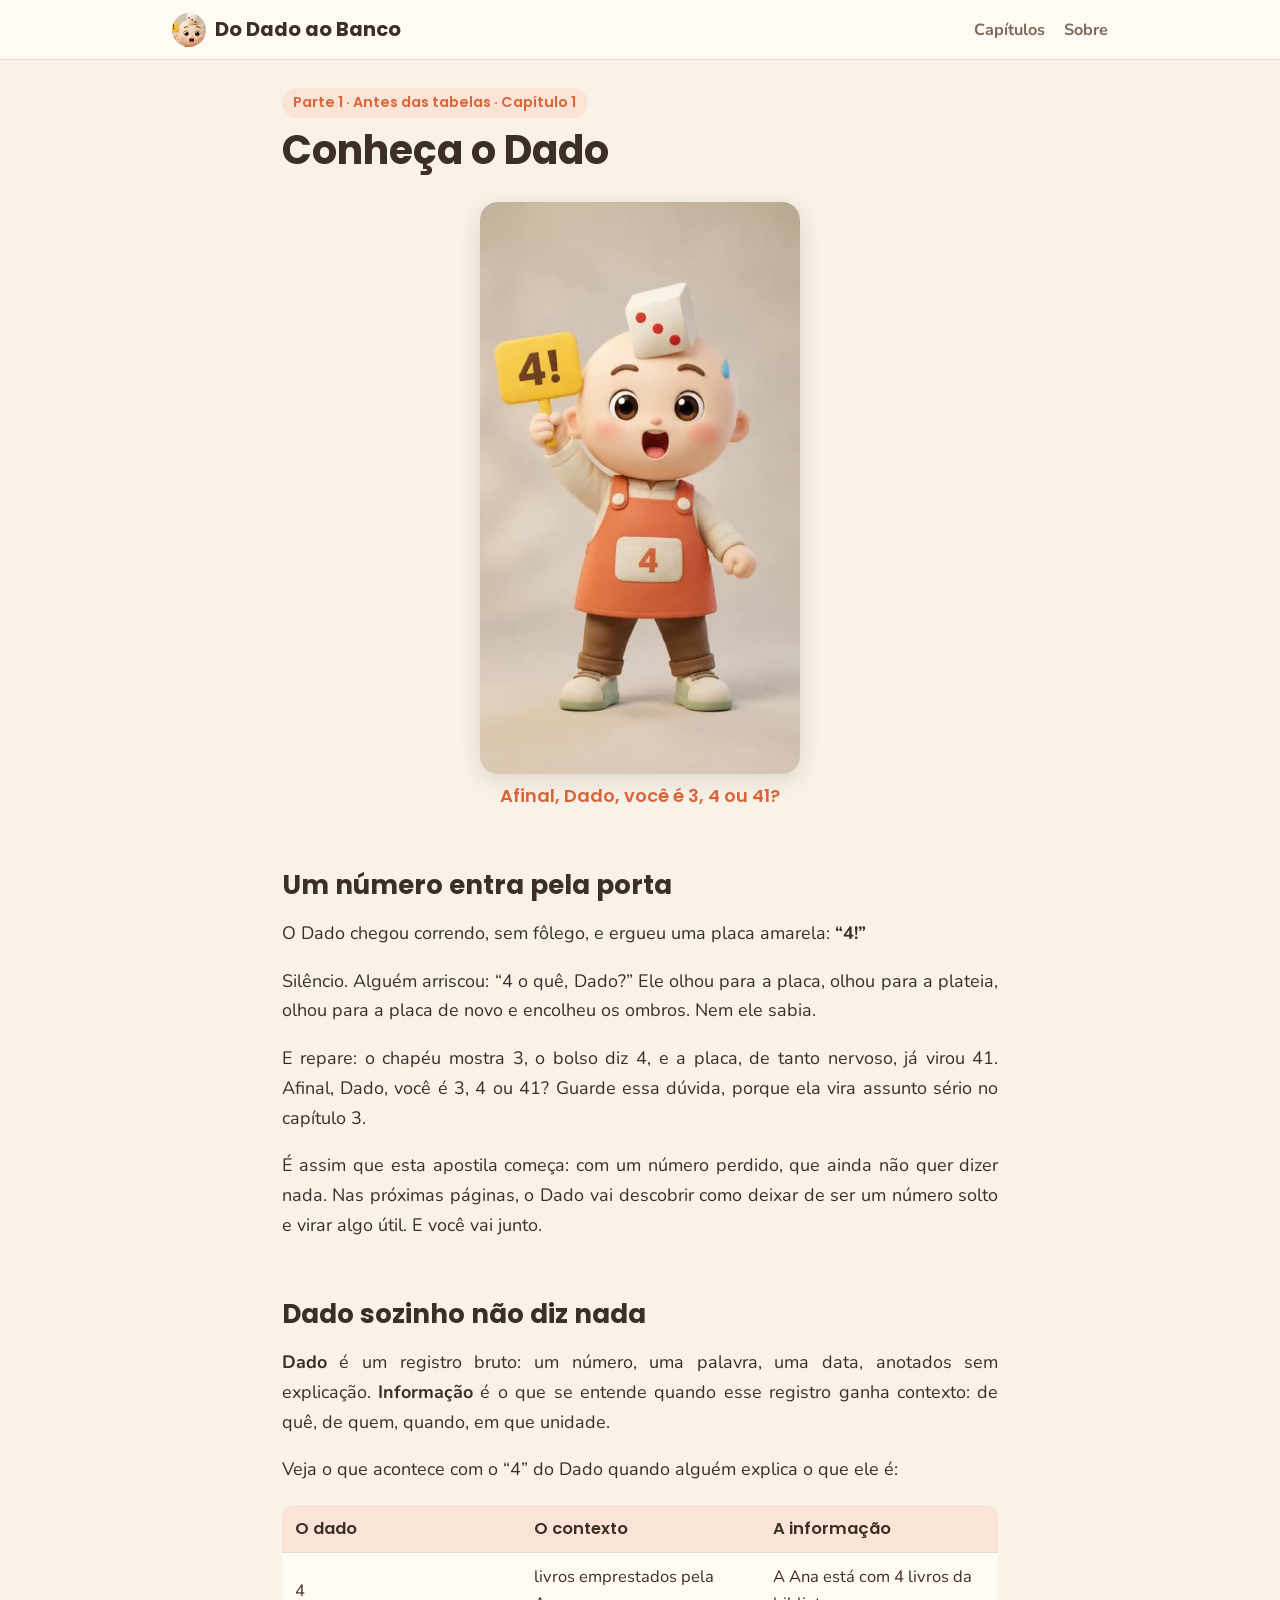
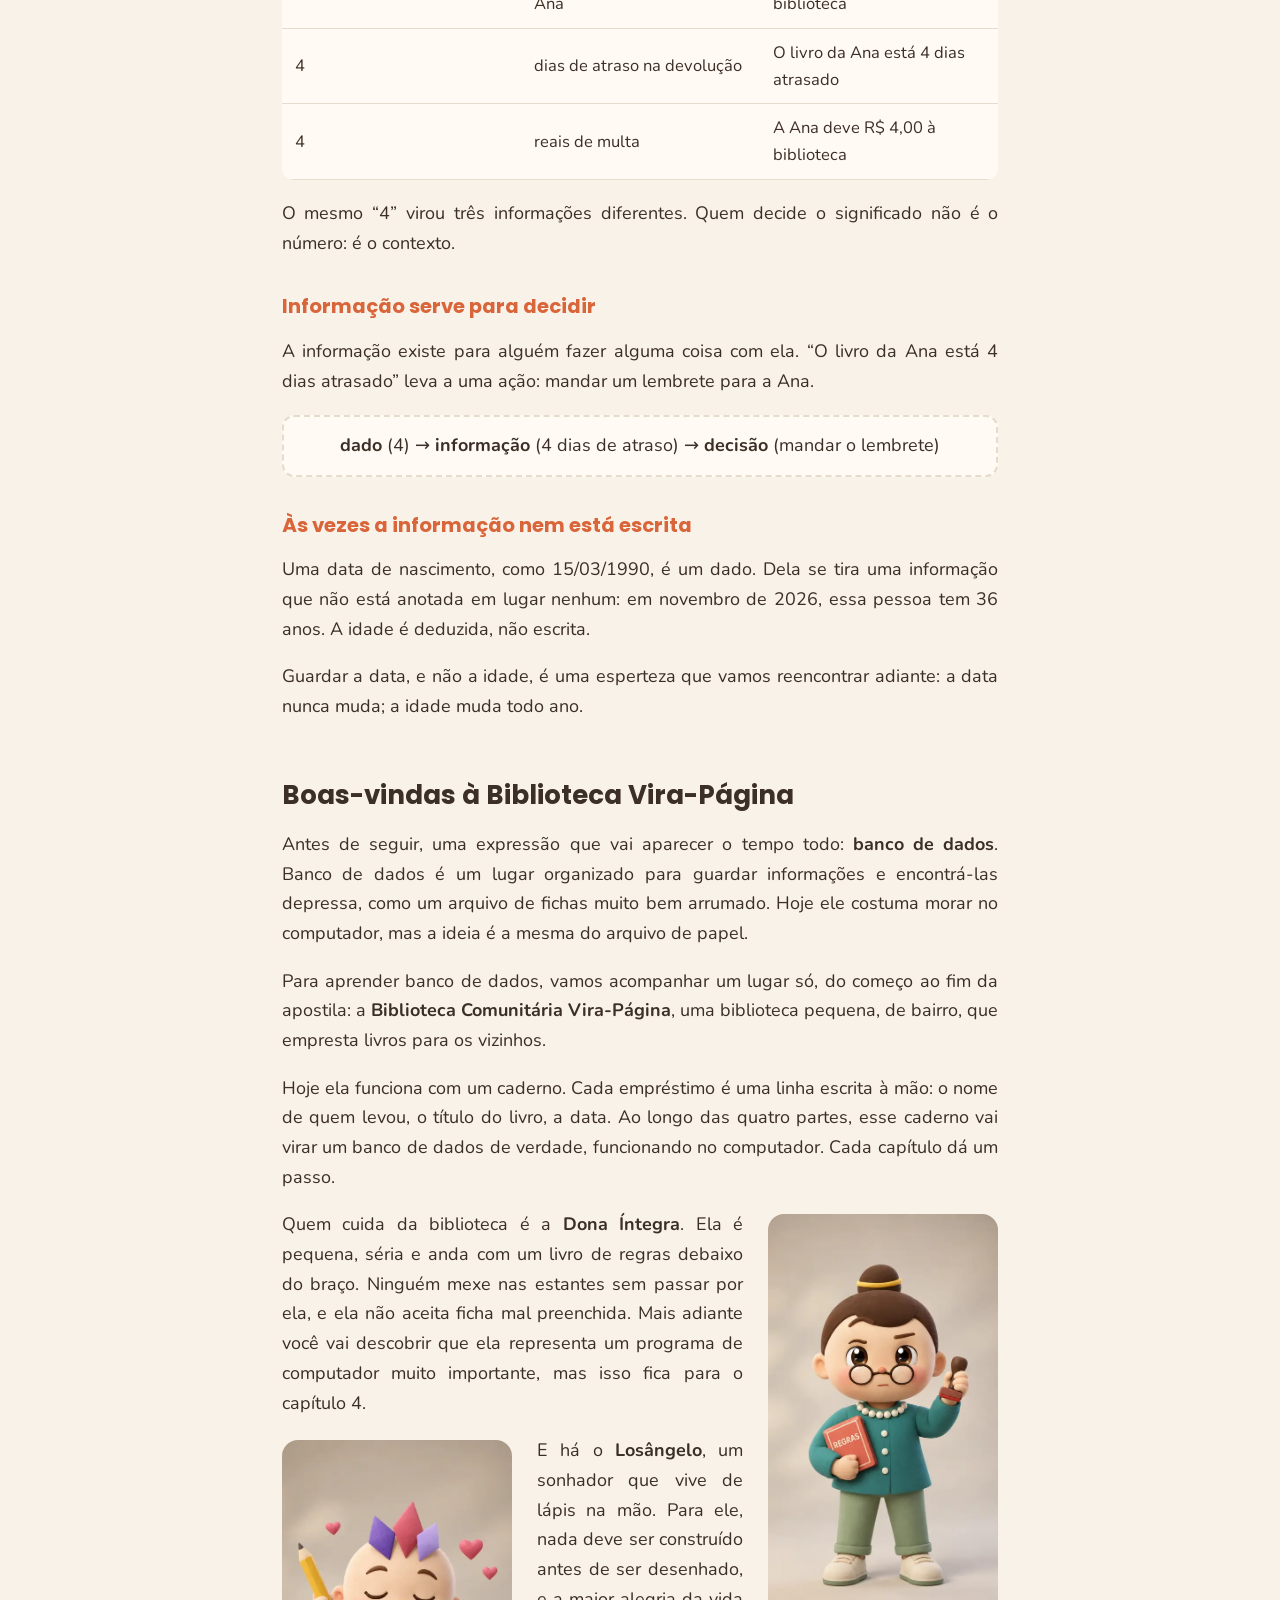
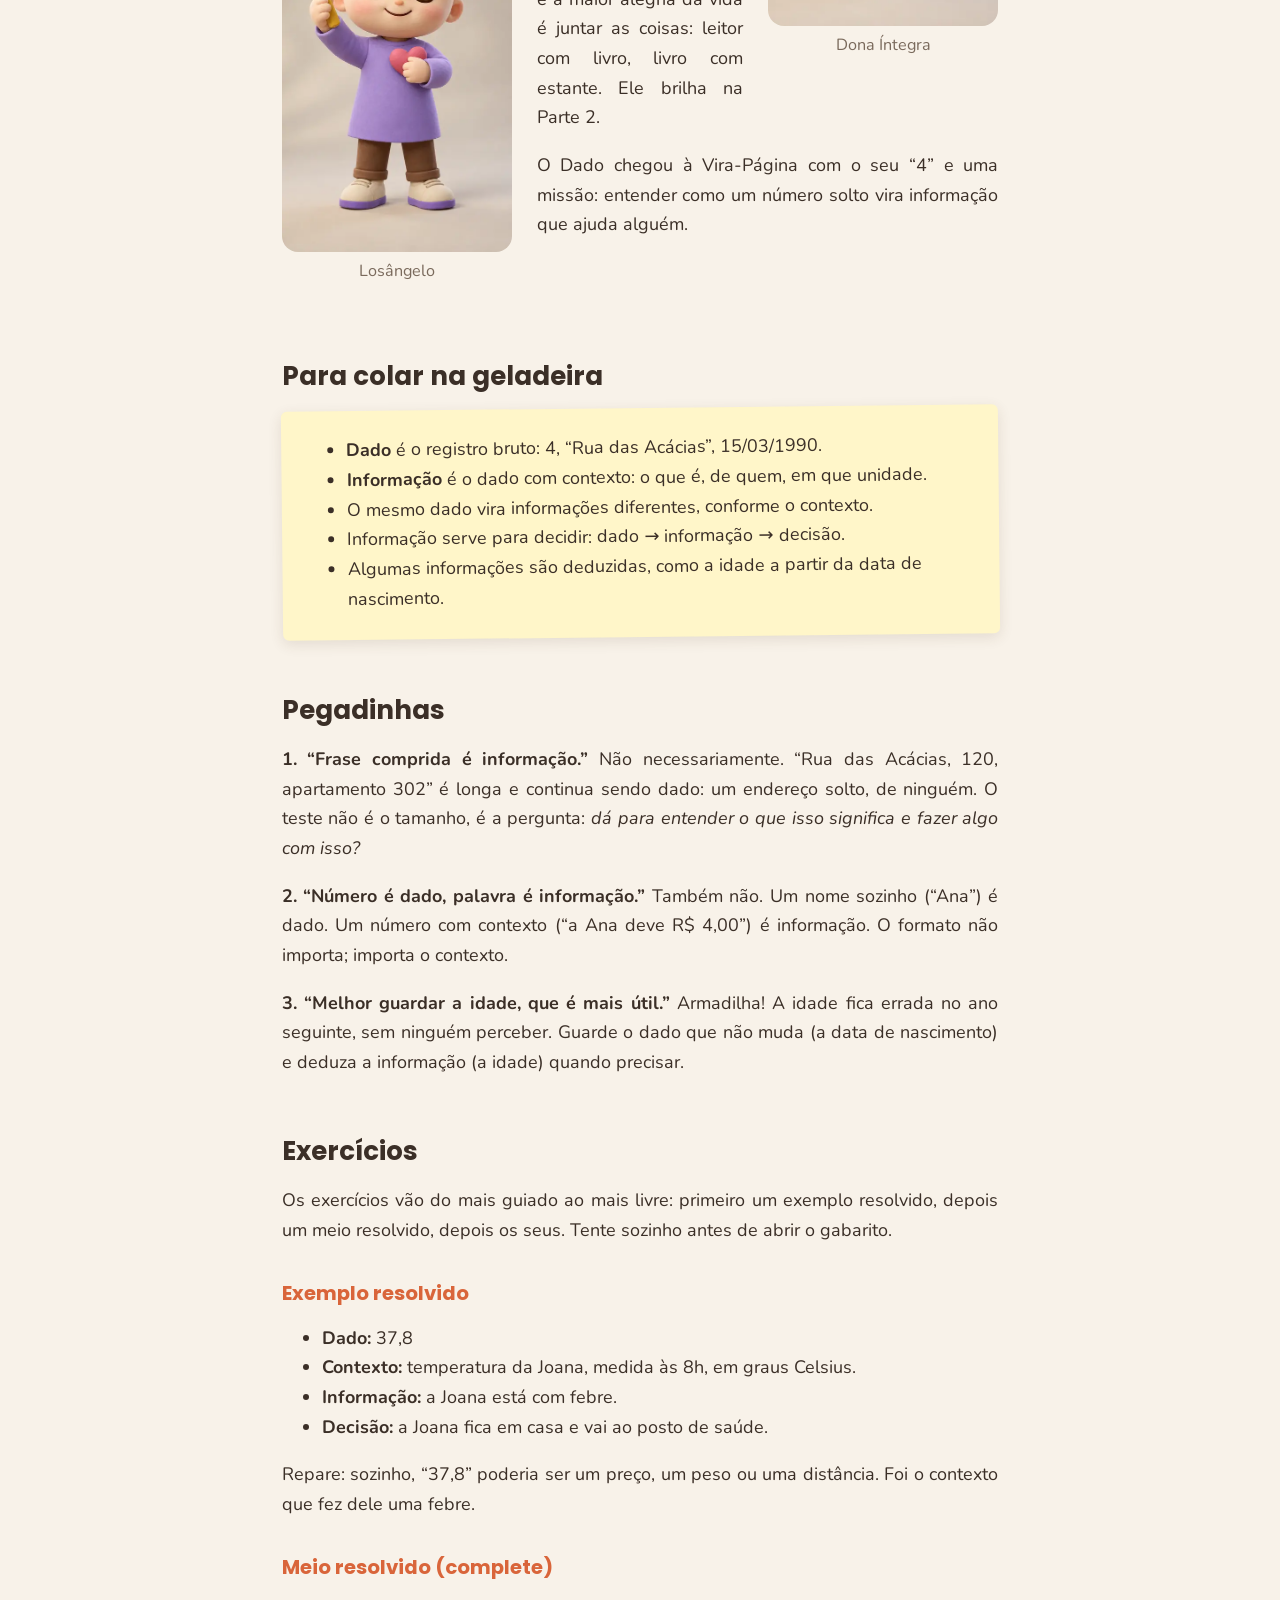
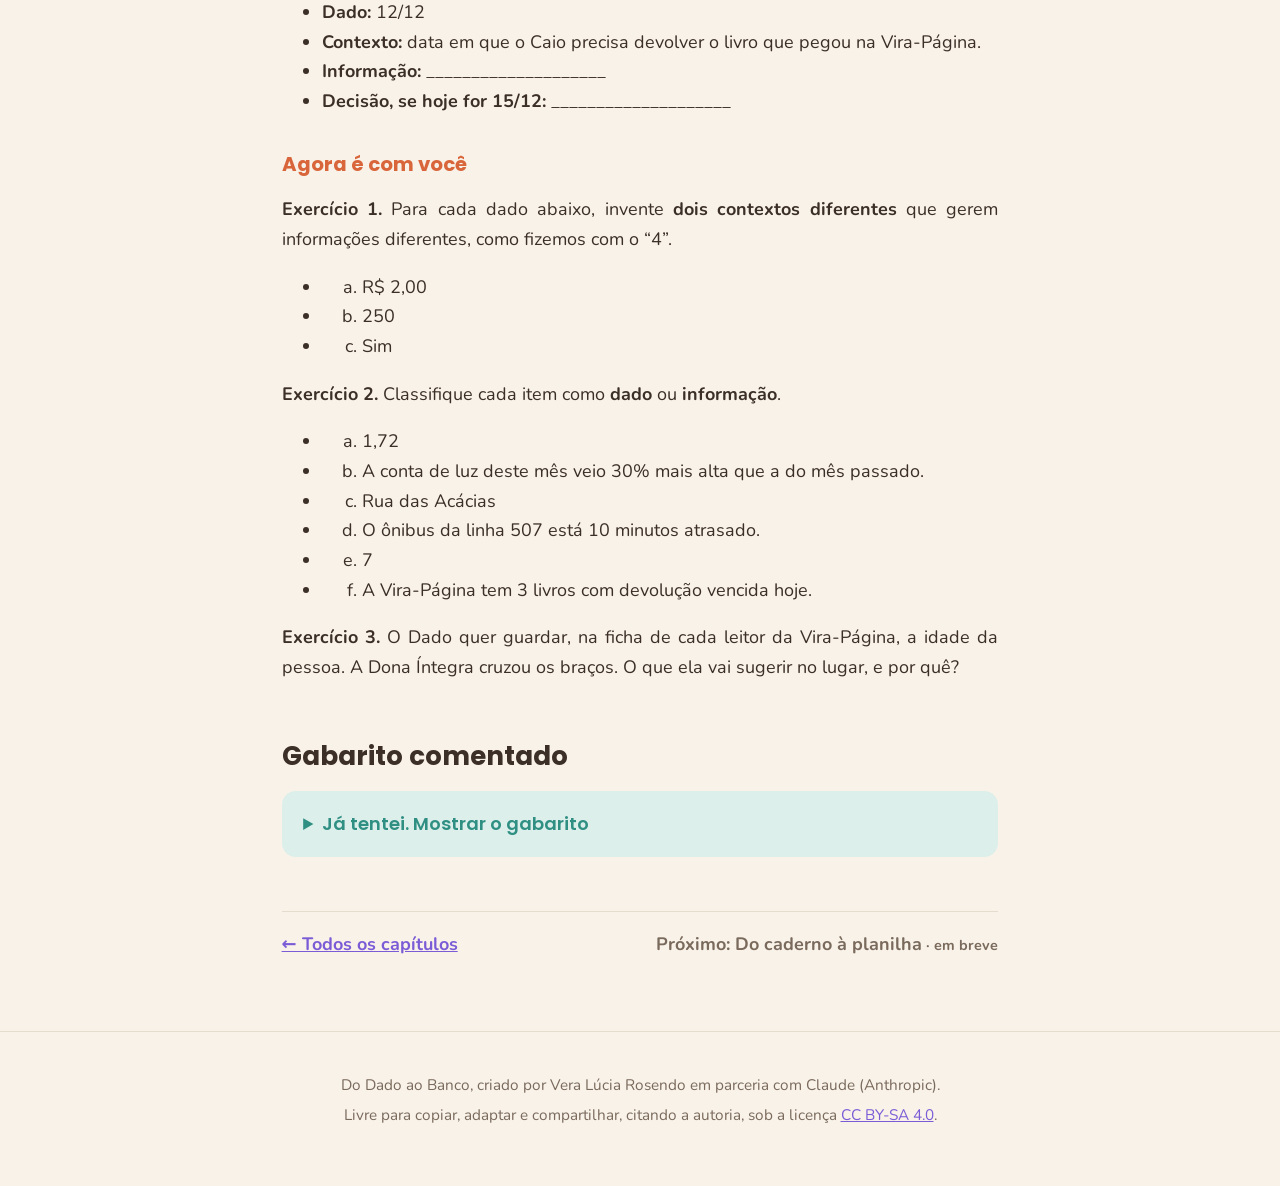
==== capitulo-1.html @ 3c32ef26 "Primeira versão do site Do Dado ao Banco Página inicial, capítulo 1 (Conheça o Dado) e página Sobre." ====
<!DOCTYPE html>
<html lang="pt-BR">
<head>
<meta charset="utf-8">
<meta name="viewport" content="width=device-width, initial-scale=1">
<title>Conheça o Dado · Do Dado ao Banco</title>
<meta name="description" content="Parte 1 · Antes das tabelas, Capítulo 1: Conheça o Dado. Banco de dados para quem não sabe absolutamente nada.">
<link rel="icon" href="imagens/favicon.png">
<link rel="preconnect" href="https://fonts.googleapis.com">
<link rel="preconnect" href="https://fonts.gstatic.com" crossorigin>
<link href="https://fonts.googleapis.com/css2?family=Nunito:ital,wght@0,400;0,700;1,400&family=Poppins:wght@600;700&display=swap" rel="stylesheet">
<link rel="stylesheet" href="estilo.css">
</head>
<body>
<header class="topo"><nav>
<a class="marca" href="index.html"><img src="imagens/favicon.png" alt="">Do Dado ao Banco</a>
<span class="menu"><a href="index.html#caminho">Capítulos</a><a href="sobre.html">Sobre</a></span>
</nav></header>
<main>
<span class="selo">Parte 1 · Antes das tabelas · Capítulo 1</span>
<h1>Conheça o Dado</h1>
<figure class="video">
<video src="imagens/dado-abertura.mp4" poster="imagens/dado-abertura-capa.jpg" autoplay muted loop playsinline>
</video>
<figcaption>
Afinal, Dado, você é 3, 4 ou 41?
</figcaption>
</figure>
<h2 id="um-número-entra-pela-porta">Um número entra pela porta</h2>
<p>O Dado chegou correndo, sem fôlego, e ergueu uma placa amarela: <strong>“4!”</strong></p>
<p>Silêncio. Alguém arriscou: “4 o quê, Dado?” Ele olhou para a placa, olhou para a plateia, olhou para a placa de novo e encolheu os ombros. Nem ele sabia.</p>
<p>E repare: o chapéu mostra 3, o bolso diz 4, e a placa, de tanto nervoso, já virou 41. Afinal, Dado, você é 3, 4 ou 41? Guarde essa dúvida, porque ela vira assunto sério no capítulo 3.</p>
<p>É assim que esta apostila começa: com um número perdido, que ainda não quer dizer nada. Nas próximas páginas, o Dado vai descobrir como deixar de ser um número solto e virar algo útil. E você vai junto.</p>
<h2 id="dado-sozinho-não-diz-nada">Dado sozinho não diz nada</h2>
<p><strong>Dado</strong> é um registro bruto: um número, uma palavra, uma data, anotados sem explicação. <strong>Informação</strong> é o que se entende quando esse registro ganha contexto: de quê, de quem, quando, em que unidade.</p>
<p>Veja o que acontece com o “4” do Dado quando alguém explica o que ele é:</p>
<table>
<colgroup>
<col style="width: 33%" />
<col style="width: 33%" />
<col style="width: 33%" />
</colgroup>
<thead>
<tr class="header">
<th>O dado</th>
<th>O contexto</th>
<th>A informação</th>
</tr>
</thead>
<tbody>
<tr class="odd">
<td>4</td>
<td>livros emprestados pela Ana</td>
<td>A Ana está com 4 livros da biblioteca</td>
</tr>
<tr class="even">
<td>4</td>
<td>dias de atraso na devolução</td>
<td>O livro da Ana está 4 dias atrasado</td>
</tr>
<tr class="odd">
<td>4</td>
<td>reais de multa</td>
<td>A Ana deve R$ 4,00 à biblioteca</td>
</tr>
</tbody>
</table>
<p>O mesmo “4” virou três informações diferentes. Quem decide o significado não é o número: é o contexto.</p>
<h3 id="informação-serve-para-decidir">Informação serve para decidir</h3>
<p>A informação existe para alguém fazer alguma coisa com ela. “O livro da Ana está 4 dias atrasado” leva a uma ação: mandar um lembrete para a Ana.</p>
<p class="fluxo">
<strong>dado</strong> (4) → <strong>informação</strong> (4 dias de atraso) → <strong>decisão</strong> (mandar o lembrete)
</p>
<h3 id="às-vezes-a-informação-nem-está-escrita">Às vezes a informação nem está escrita</h3>
<p>Uma data de nascimento, como 15/03/1990, é um dado. Dela se tira uma informação que não está anotada em lugar nenhum: em novembro de 2026, essa pessoa tem 36 anos. A idade é deduzida, não escrita.</p>
<p>Guardar a data, e não a idade, é uma esperteza que vamos reencontrar adiante: a data nunca muda; a idade muda todo ano.</p>
<h2 id="boas-vindas-à-biblioteca-vira-página">Boas-vindas à Biblioteca Vira-Página</h2>
<p>Antes de seguir, uma expressão que vai aparecer o tempo todo: <strong>banco de dados</strong>. Banco de dados é um lugar organizado para guardar informações e encontrá-las depressa, como um arquivo de fichas muito bem arrumado. Hoje ele costuma morar no computador, mas a ideia é a mesma do arquivo de papel.</p>
<p>Para aprender banco de dados, vamos acompanhar um lugar só, do começo ao fim da apostila: a <strong>Biblioteca Comunitária Vira-Página</strong>, uma biblioteca pequena, de bairro, que empresta livros para os vizinhos.</p>
<p>Hoje ela funciona com um caderno. Cada empréstimo é uma linha escrita à mão: o nome de quem levou, o título do livro, a data. Ao longo das quatro partes, esse caderno vai virar um banco de dados de verdade, funcionando no computador. Cada capítulo dá um passo.</p>
<figure class="personagem direita">
<img src="imagens/dona-integra.webp" alt="Dona Íntegra, com o carimbo erguido e o livro de regras" width="520" height="930">
<figcaption>
Dona Íntegra
</figcaption>
</figure>
<p>Quem cuida da biblioteca é a <strong>Dona Íntegra</strong>. Ela é pequena, séria e anda com um livro de regras debaixo do braço. Ninguém mexe nas estantes sem passar por ela, e ela não aceita ficha mal preenchida. Mais adiante você vai descobrir que ela representa um programa de computador muito importante, mas isso fica para o capítulo 4.</p>
<figure class="personagem esquerda">
<img src="imagens/losangelo.webp" alt="Losângelo, de lápis em punho e coração na mão" width="520" height="930">
<figcaption>
Losângelo
</figcaption>
</figure>
<p>E há o <strong>Losângelo</strong>, um sonhador que vive de lápis na mão. Para ele, nada deve ser construído antes de ser desenhado, e a maior alegria da vida é juntar as coisas: leitor com livro, livro com estante. Ele brilha na Parte 2.</p>
<p>O Dado chegou à Vira-Página com o seu “4” e uma missão: entender como um número solto vira informação que ajuda alguém.</p>
<div class="limpa">

</div>
<h2 id="para-colar-na-geladeira">Para colar na geladeira</h2>
<div class="geladeira">
<ul>
<li><strong>Dado</strong> é o registro bruto: 4, “Rua das Acácias”, 15/03/1990.</li>
<li><strong>Informação</strong> é o dado com contexto: o que é, de quem, em que unidade.</li>
<li>O mesmo dado vira informações diferentes, conforme o contexto.</li>
<li>Informação serve para decidir: dado → informação → decisão.</li>
<li>Algumas informações são deduzidas, como a idade a partir da data de nascimento.</li>
</ul>
</div>
<h2 id="pegadinhas">Pegadinhas</h2>
<p><strong>1. “Frase comprida é informação.”</strong> Não necessariamente. “Rua das Acácias, 120, apartamento 302” é longa e continua sendo dado: um endereço solto, de ninguém. O teste não é o tamanho, é a pergunta: <em>dá para entender o que isso significa e fazer algo com isso?</em></p>
<p><strong>2. “Número é dado, palavra é informação.”</strong> Também não. Um nome sozinho (“Ana”) é dado. Um número com contexto (“a Ana deve R$ 4,00”) é informação. O formato não importa; importa o contexto.</p>
<p><strong>3. “Melhor guardar a idade, que é mais útil.”</strong> Armadilha! A idade fica errada no ano seguinte, sem ninguém perceber. Guarde o dado que não muda (a data de nascimento) e deduza a informação (a idade) quando precisar.</p>
<h2 id="exercícios">Exercícios</h2>
<p>Os exercícios vão do mais guiado ao mais livre: primeiro um exemplo resolvido, depois um meio resolvido, depois os seus. Tente sozinho antes de abrir o gabarito.</p>
<h3 id="exemplo-resolvido">Exemplo resolvido</h3>
<ul>
<li><strong>Dado:</strong> 37,8</li>
<li><strong>Contexto:</strong> temperatura da Joana, medida às 8h, em graus Celsius.</li>
<li><strong>Informação:</strong> a Joana está com febre.</li>
<li><strong>Decisão:</strong> a Joana fica em casa e vai ao posto de saúde.</li>
</ul>
<p>Repare: sozinho, “37,8” poderia ser um preço, um peso ou uma distância. Foi o contexto que fez dele uma febre.</p>
<h3 id="meio-resolvido-complete">Meio resolvido (complete)</h3>
<ul>
<li><strong>Dado:</strong> 12/12</li>
<li><strong>Contexto:</strong> data em que o Caio precisa devolver o livro que pegou na Vira-Página.</li>
<li><strong>Informação:</strong> ____________________</li>
<li><strong>Decisão, se hoje for 15/12:</strong> ____________________</li>
</ul>
<h3 id="agora-é-com-você">Agora é com você</h3>
<p><strong>Exercício 1.</strong> Para cada dado abaixo, invente <strong>dois contextos diferentes</strong> que gerem informações diferentes, como fizemos com o “4”.</p>
<ul>
<li><ol type="a">
<li>R$ 2,00</li>
</ol></li>
<li><ol start="2" type="a">
<li>250</li>
</ol></li>
<li><ol start="3" type="a">
<li>Sim</li>
</ol></li>
</ul>
<p><strong>Exercício 2.</strong> Classifique cada item como <strong>dado</strong> ou <strong>informação</strong>.</p>
<ul>
<li><ol type="a">
<li>1,72</li>
</ol></li>
<li><ol start="2" type="a">
<li>A conta de luz deste mês veio 30% mais alta que a do mês passado.</li>
</ol></li>
<li><ol start="3" type="a">
<li>Rua das Acácias</li>
</ol></li>
<li><ol start="4" type="a">
<li>O ônibus da linha 507 está 10 minutos atrasado.</li>
</ol></li>
<li><ol start="5" type="a">
<li>7</li>
</ol></li>
<li><ol start="6" type="a">
<li>A Vira-Página tem 3 livros com devolução vencida hoje.</li>
</ol></li>
</ul>
<p><strong>Exercício 3.</strong> O Dado quer guardar, na ficha de cada leitor da Vira-Página, a idade da pessoa. A Dona Íntegra cruzou os braços. O que ela vai sugerir no lugar, e por quê?</p>
<h2 id="gabarito-comentado">Gabarito comentado</h2>
<details class="gabarito">
<summary>
Já tentei. Mostrar o gabarito
</summary>
<p><strong>Meio resolvido.</strong> Informação: o Caio tem até 12 de dezembro para devolver o livro. Decisão: se hoje é 15/12, o livro está 3 dias atrasado, e a biblioteca manda um lembrete ao Caio. Repare que “3 dias de atraso” não estava escrito em lugar nenhum: foi deduzido comparando duas datas.</p>
<p><strong>Exercício 1.</strong> Há muitas respostas certas; estas são só exemplos.</p>
<ul>
<li><ol type="a">
<li>R$ 2,00: “preço do pão de queijo na cantina” ou “multa por dia de atraso na biblioteca”.</li>
</ol></li>
<li><ol start="2" type="a">
<li>250: “páginas do livro” ou “gramas de farinha da receita”.</li>
</ol></li>
<li><ol start="3" type="a">
<li>Sim: “a Ana aceitou receber avisos pelo celular” ou “o livro está disponível para empréstimo”.</li>
</ol></li>
</ul>
<p>Se os seus dois contextos geram duas informações diferentes, você entendeu o capítulo.</p>
<p><strong>Exercício 2.</strong></p>
<ul>
<li><ol type="a">
<li><strong>Dado.</strong> 1,72 pode ser altura, preço ou distância.</li>
</ol></li>
<li><ol start="2" type="a">
<li><strong>Informação.</strong> Diz o que é, de quando, e ainda compara com o mês anterior.</li>
</ol></li>
<li><ol start="3" type="a">
<li><strong>Dado.</strong> Uma rua solta: de quem? para quê?</li>
</ol></li>
<li><ol start="4" type="a">
<li><strong>Informação.</strong> Diz qual ônibus e quanto atraso, e ajuda a decidir: esperar ou ir a pé.</li>
</ol></li>
<li><ol start="5" type="a">
<li><strong>Dado.</strong> Um número puro.</li>
</ol></li>
<li><ol start="6" type="a">
<li><strong>Informação.</strong> Diz o quê, onde e quando, e pede uma ação: cobrar as devoluções.</li>
</ol></li>
</ul>
<p><strong>Exercício 3.</strong> A Dona Íntegra vai pedir a <strong>data de nascimento</strong>. A idade muda todo ano, e a ficha ficaria errada sem ninguém perceber. A data nunca muda, e dela se calcula a idade sempre que for preciso. É a pegadinha 3 em ação.</p>
</details>

<nav class="navegacao"><a href="index.html#caminho">← Todos os capítulos</a><span class="embreve">Próximo: Do caderno à planilha</span></nav>
</main>
<footer class="rodape">
<p>Do Dado ao Banco, criado por Vera Lúcia Rosendo em parceria com Claude (Anthropic).</p>
<p>Livre para copiar, adaptar e compartilhar, citando a autoria, sob a licença <a href="https://creativecommons.org/licenses/by-sa/4.0/deed.pt-br">CC BY-SA 4.0</a>.</p>
</footer>
</body>
</html>
---- estilo.css ----
/* Do Dado ao Banco · estilo geral */
:root {
  --fundo: #f8f2e9;
  --papel: #fffaf3;
  --texto: #3b2f27;
  --suave: #7a6a5c;
  --linha: #e6dccd;
  --coral: #d9653a;
  --coral-claro: #fbe3d6;
  --lilas: #7b5cd6;
  --lilas-claro: #ece5fb;
  --verde: #2f8f83;
  --verde-claro: #dcefeb;
  --amarelo: #f6c445;
}

* { box-sizing: border-box; }

html { font-size: 18px; }

body {
  margin: 0;
  background: var(--fundo);
  color: var(--texto);
  font-family: "Nunito", system-ui, sans-serif;
  line-height: 1.65;
}

p {
  text-align: justify;
  -webkit-hyphens: auto;
  hyphens: auto;
}

h1, h2, h3, .marca {
  font-family: "Poppins", system-ui, sans-serif;
  line-height: 1.25;
  color: var(--texto);
}

h1 { font-size: 2.2rem; margin: 0.2em 0 0.3em; }
h2 { font-size: 1.45rem; margin: 2.2em 0 0.6em; }
h3 { font-size: 1.1rem; margin: 1.8em 0 0.4em; color: var(--coral); }

a { color: var(--lilas); }

img, video { max-width: 100%; height: auto; display: block; }

/* Topo */
.topo {
  background: var(--papel);
  border-bottom: 1px solid var(--linha);
}
.topo nav {
  max-width: 980px;
  margin: 0 auto;
  padding: 0.7rem 1.2rem;
  display: flex;
  align-items: center;
  justify-content: space-between;
  flex-wrap: wrap;
  gap: 0.5rem;
}
.marca {
  font-weight: 700;
  font-size: 1.1rem;
  text-decoration: none;
  display: flex;
  align-items: center;
  gap: 0.5rem;
}
.marca img { width: 34px; height: 34px; border-radius: 50%; }
.menu a {
  margin-left: 1.1rem;
  text-decoration: none;
  color: var(--suave);
  font-weight: 700;
  font-size: 0.9rem;
}
.menu a:hover { color: var(--coral); }

/* Conteúdo */
main { max-width: 760px; margin: 0 auto; padding: 1.5rem 1.2rem 4rem; }
main.larga { max-width: 980px; }

.selo {
  display: inline-block;
  font-family: "Poppins", sans-serif;
  font-size: 0.8rem;
  font-weight: 600;
  color: var(--coral);
  background: var(--coral-claro);
  padding: 0.2em 0.8em;
  border-radius: 999px;
}

/* Tabelas */
table {
  width: 100%;
  border-collapse: collapse;
  margin: 1.2em 0;
  font-size: 0.92rem;
  background: var(--papel);
  border-radius: 12px;
  overflow: hidden;
}
th, td { padding: 0.6em 0.8em; text-align: left; border-bottom: 1px solid var(--linha); }
th { background: var(--coral-claro); font-family: "Poppins", sans-serif; font-weight: 600; }

/* Figuras */
figure { margin: 1.5em 0; }
figcaption { text-align: center; font-size: 0.9rem; color: var(--suave); margin-top: 0.4em; }
figure.video video { max-width: 320px; margin: 0 auto; border-radius: 18px; box-shadow: 0 6px 24px rgba(80, 55, 30, 0.15); }
figure.video figcaption { font-family: "Poppins", sans-serif; font-weight: 600; color: var(--coral); font-size: 1rem; }
figure.personagem { width: 38%; max-width: 230px; }
figure.personagem img { border-radius: 16px; }
figure.direita { float: right; margin: 0.2em 0 1em 1.4em; }
figure.esquerda { float: left; margin: 0.2em 1.4em 1em 0; }
.limpa { clear: both; }

@media (max-width: 560px) {
  html { font-size: 17px; }
  figure.personagem { float: none; width: 60%; margin: 1.2em auto; }
  .menu a { margin-left: 0.8rem; }
}

/* Blocos especiais */
.fluxo {
  text-align: center;
  background: var(--papel);
  border: 2px dashed var(--linha);
  border-radius: 12px;
  padding: 0.8em;
}
.geladeira {
  background: #fff6c9;
  border-radius: 6px;
  padding: 0.4em 1.4em;
  box-shadow: 0 4px 14px rgba(80, 55, 30, 0.12);
  transform: rotate(-0.6deg);
}
details.gabarito {
  background: var(--verde-claro);
  border-radius: 14px;
  padding: 0.6em 1.2em;
  margin: 1em 0;
}
details.gabarito summary {
  cursor: pointer;
  font-family: "Poppins", sans-serif;
  font-weight: 600;
  color: var(--verde);
  padding: 0.4em 0;
}

/* Navegação entre capítulos */
.navegacao {
  display: flex;
  justify-content: space-between;
  gap: 1rem;
  margin-top: 3rem;
  padding-top: 1rem;
  border-top: 1px solid var(--linha);
  font-weight: 700;
}

/* Página inicial */
.capa {
  display: grid;
  grid-template-columns: 1fr 300px;
  gap: 2rem;
  align-items: center;
  margin: 1rem 0 2rem;
}
.capa video { border-radius: 22px; box-shadow: 0 8px 30px rgba(80, 55, 30, 0.18); }
.capa .chamada { font-size: 1.15rem; color: var(--suave); }
.botao {
  display: inline-block;
  background: var(--coral);
  color: #fff;
  text-decoration: none;
  font-family: "Poppins", sans-serif;
  font-weight: 600;
  padding: 0.7em 1.4em;
  border-radius: 999px;
  margin-top: 0.6em;
}
.botao:hover { background: #c4552c; }

.guias { display: grid; grid-template-columns: repeat(3, 1fr); gap: 1.2rem; }
.guia {
  background: var(--papel);
  border-radius: 18px;
  padding: 1rem;
  text-align: center;
  border: 1px solid var(--linha);
}
.guia img { width: 70%; margin: 0 auto 0.6rem; border-radius: 14px; }
.guia h3 { margin: 0.2em 0; }
.guia p { text-align: center; font-size: 0.92rem; -webkit-hyphens: manual; hyphens: manual; }
.guia.dado h3 { color: var(--coral); }
.guia.losangelo h3 { color: var(--lilas); }
.guia.integra h3 { color: var(--verde); }

.partes { display: grid; grid-template-columns: repeat(2, 1fr); gap: 1.2rem; }
.parte {
  background: var(--papel);
  border-radius: 16px;
  padding: 1rem 1.3rem;
  border-left: 6px solid var(--coral);
}
.parte:nth-child(2) { border-color: var(--lilas); }
.parte:nth-child(3) { border-color: var(--verde); }
.parte:nth-child(4) { border-color: var(--amarelo); }
.parte h3 { margin-top: 0.3em; color: var(--texto); }
.parte ol { padding-left: 1.2em; margin: 0.4em 0; }
.parte li { margin: 0.2em 0; }
.embreve { color: var(--suave); }
.embreve::after { content: " · em breve"; font-size: 0.8em; }

@media (max-width: 760px) {
  .capa { grid-template-columns: 1fr; }
  .capa video { max-width: 280px; margin: 0 auto; }
  .guias, .partes { grid-template-columns: 1fr; }
}

/* Rodapé */
.rodape {
  text-align: center;
  font-size: 0.85rem;
  color: var(--suave);
  padding: 2rem 1rem 3rem;
  border-top: 1px solid var(--linha);
}
.rodape p { text-align: center; -webkit-hyphens: manual; hyphens: manual; margin: 0.3em 0; }
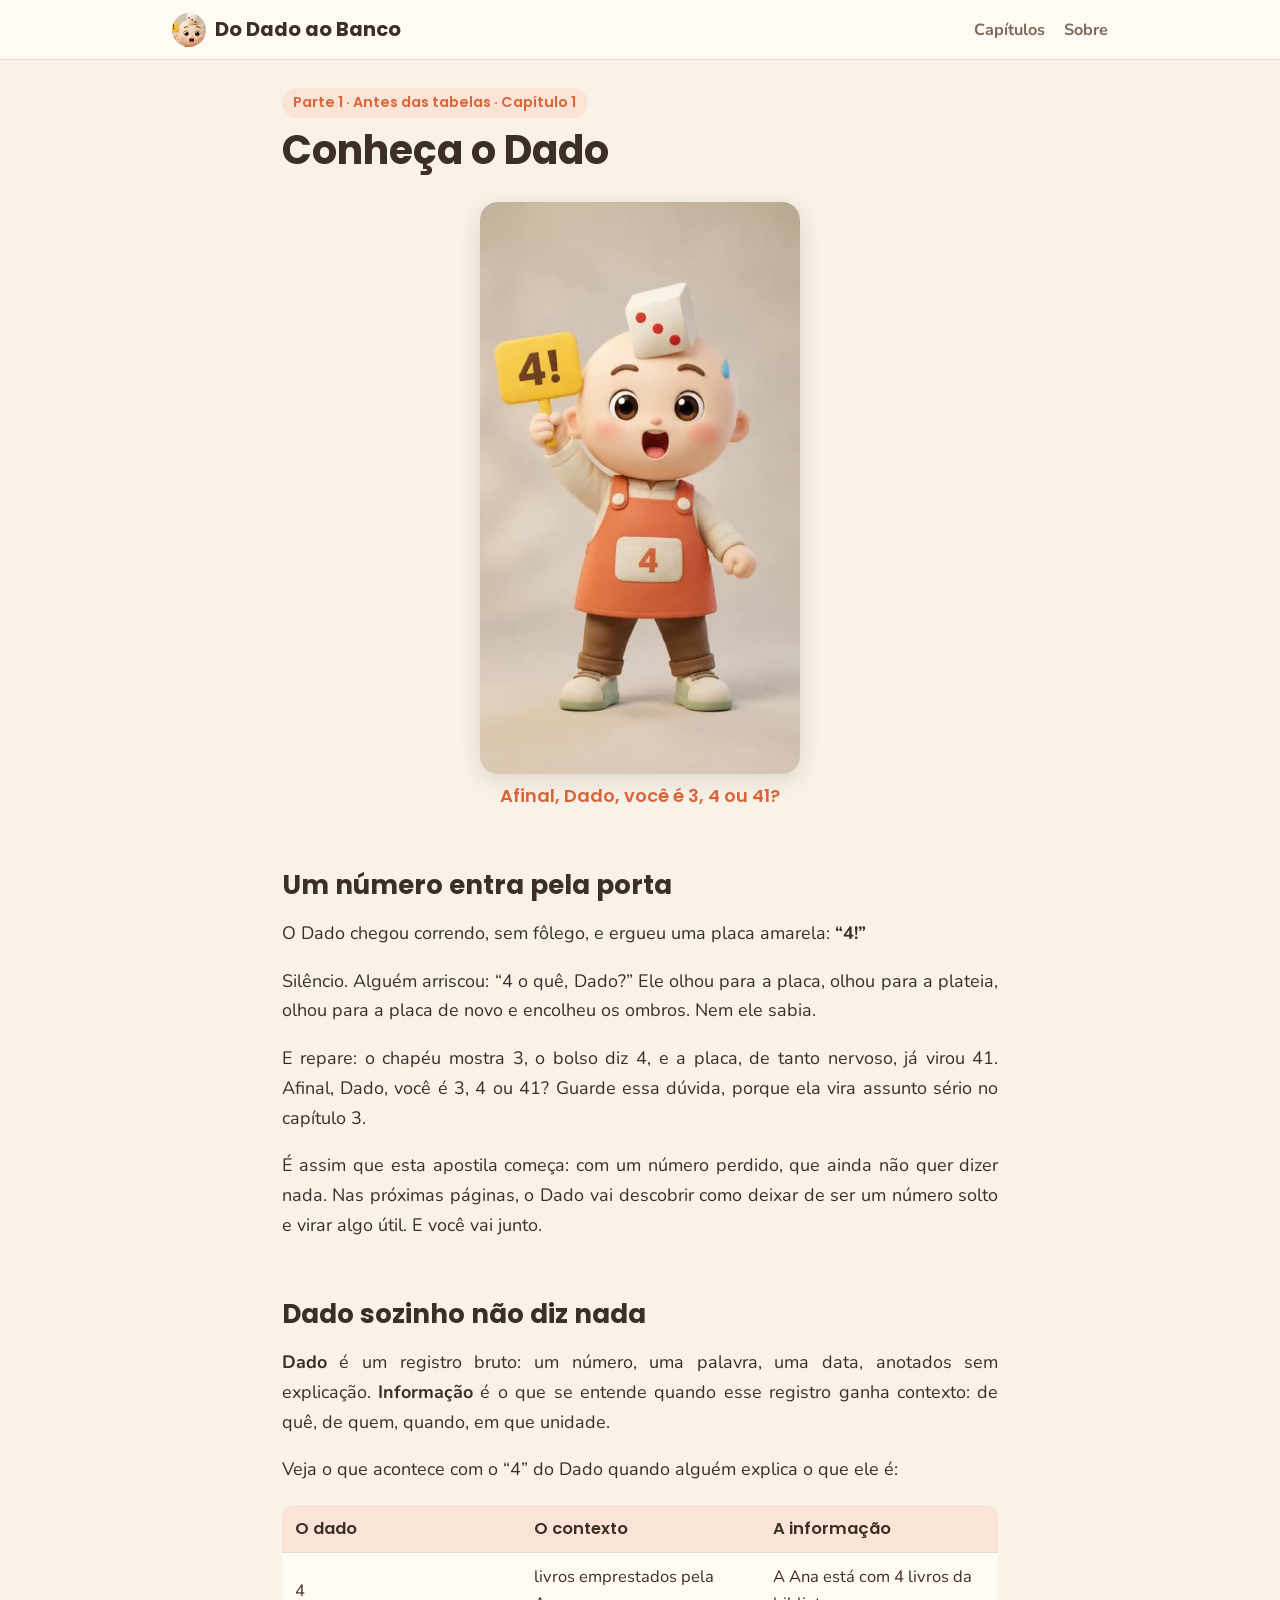
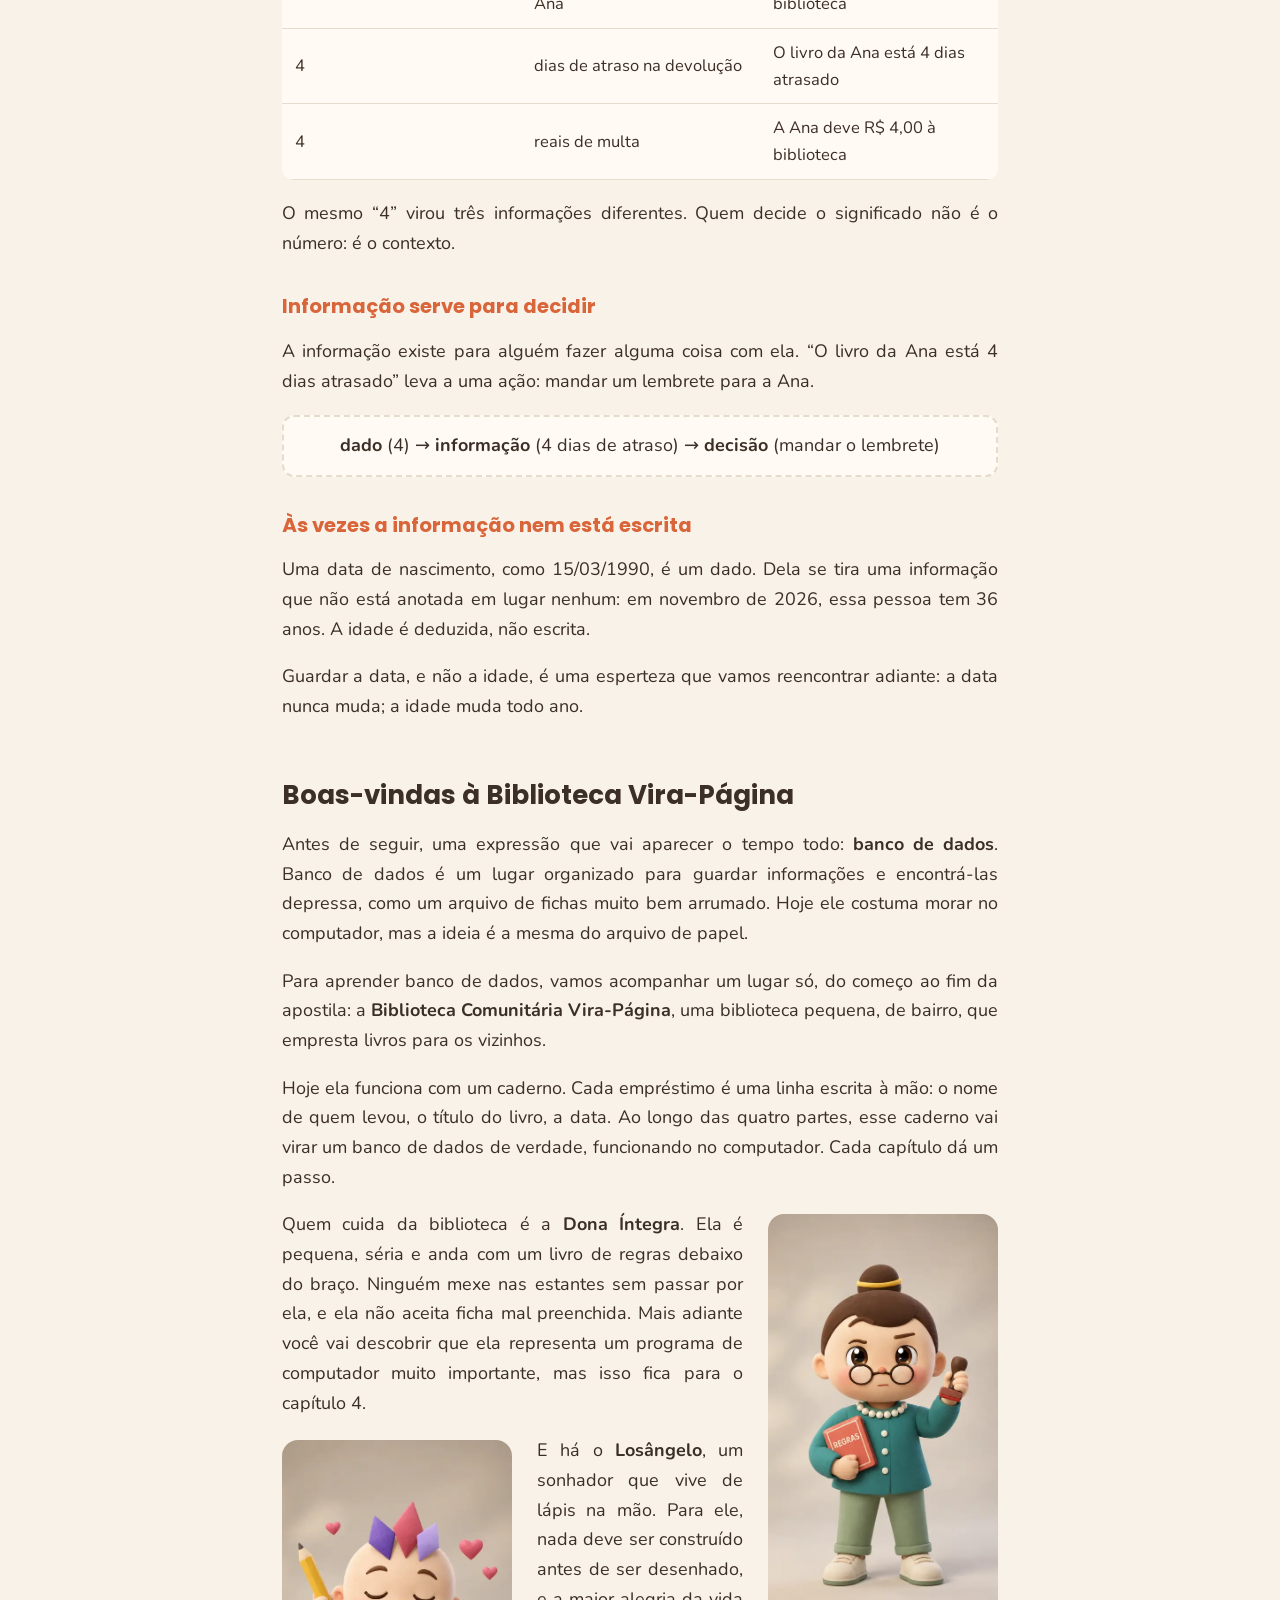
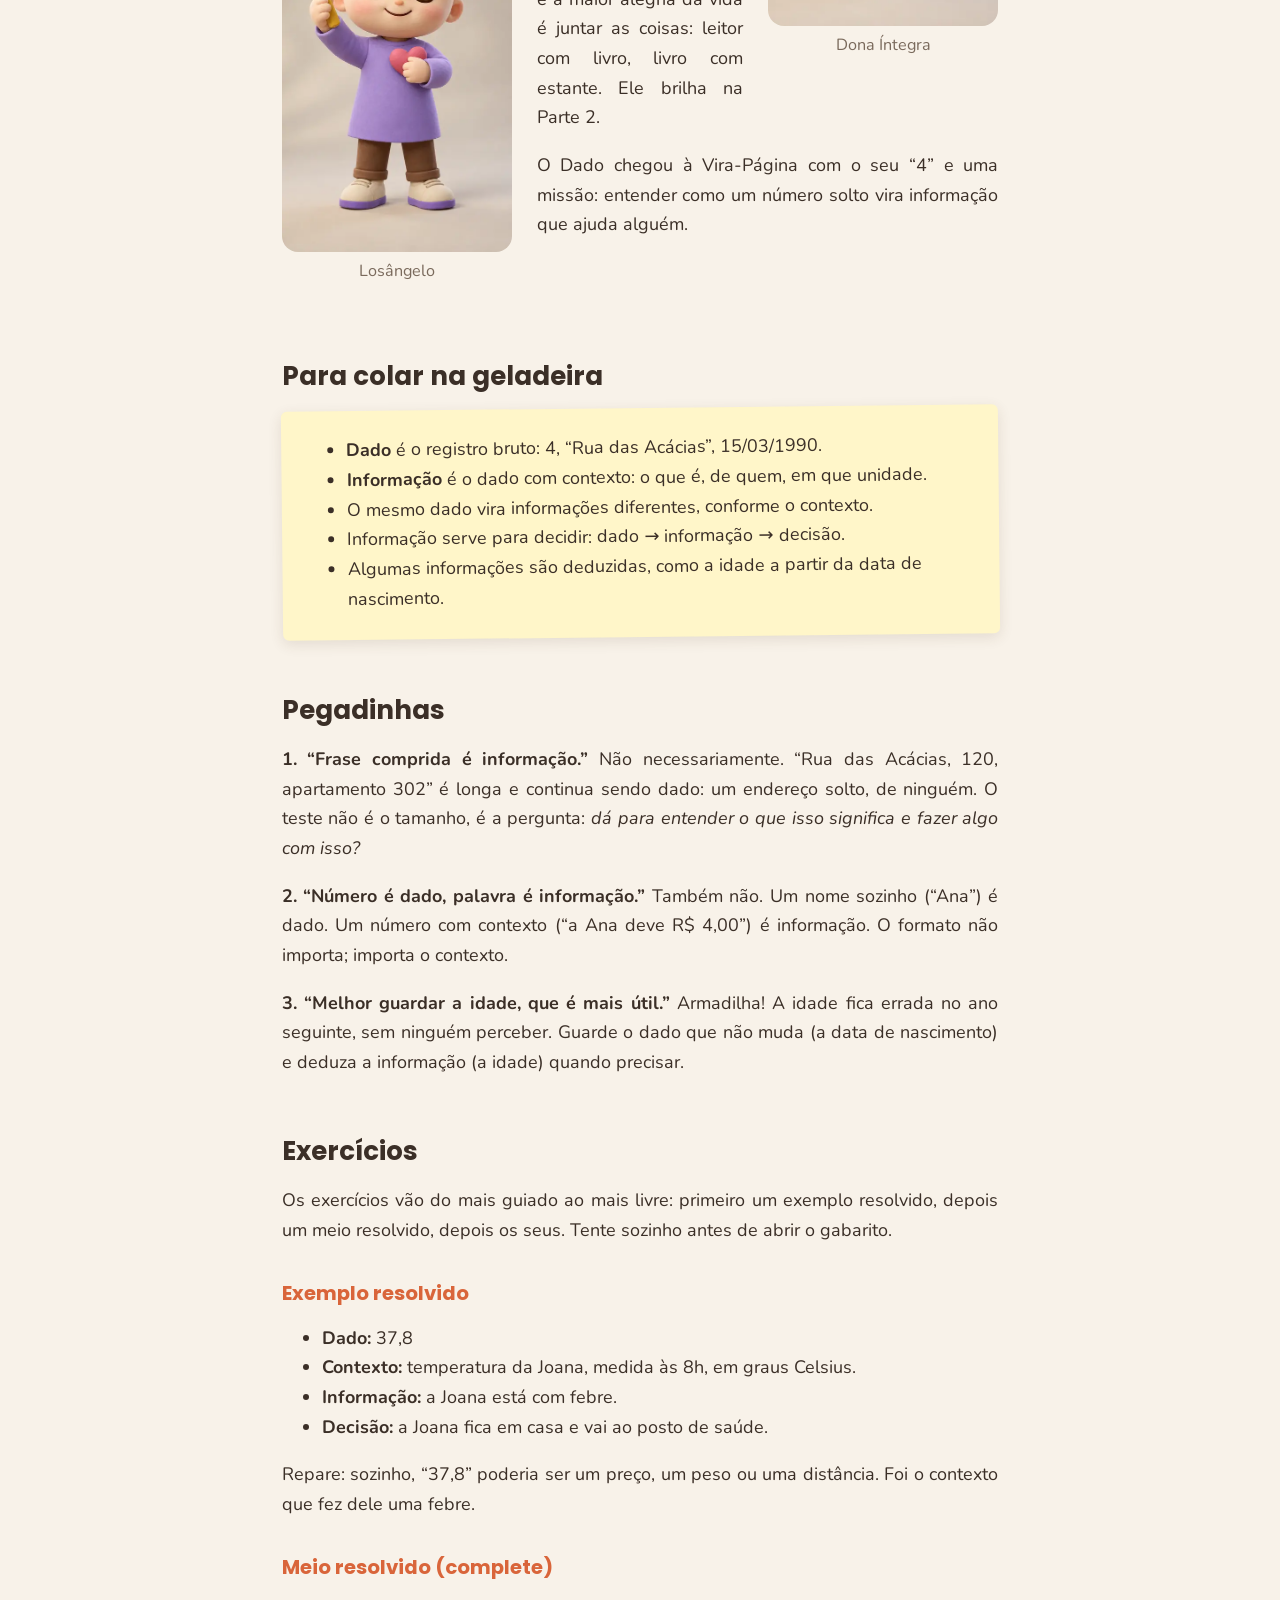
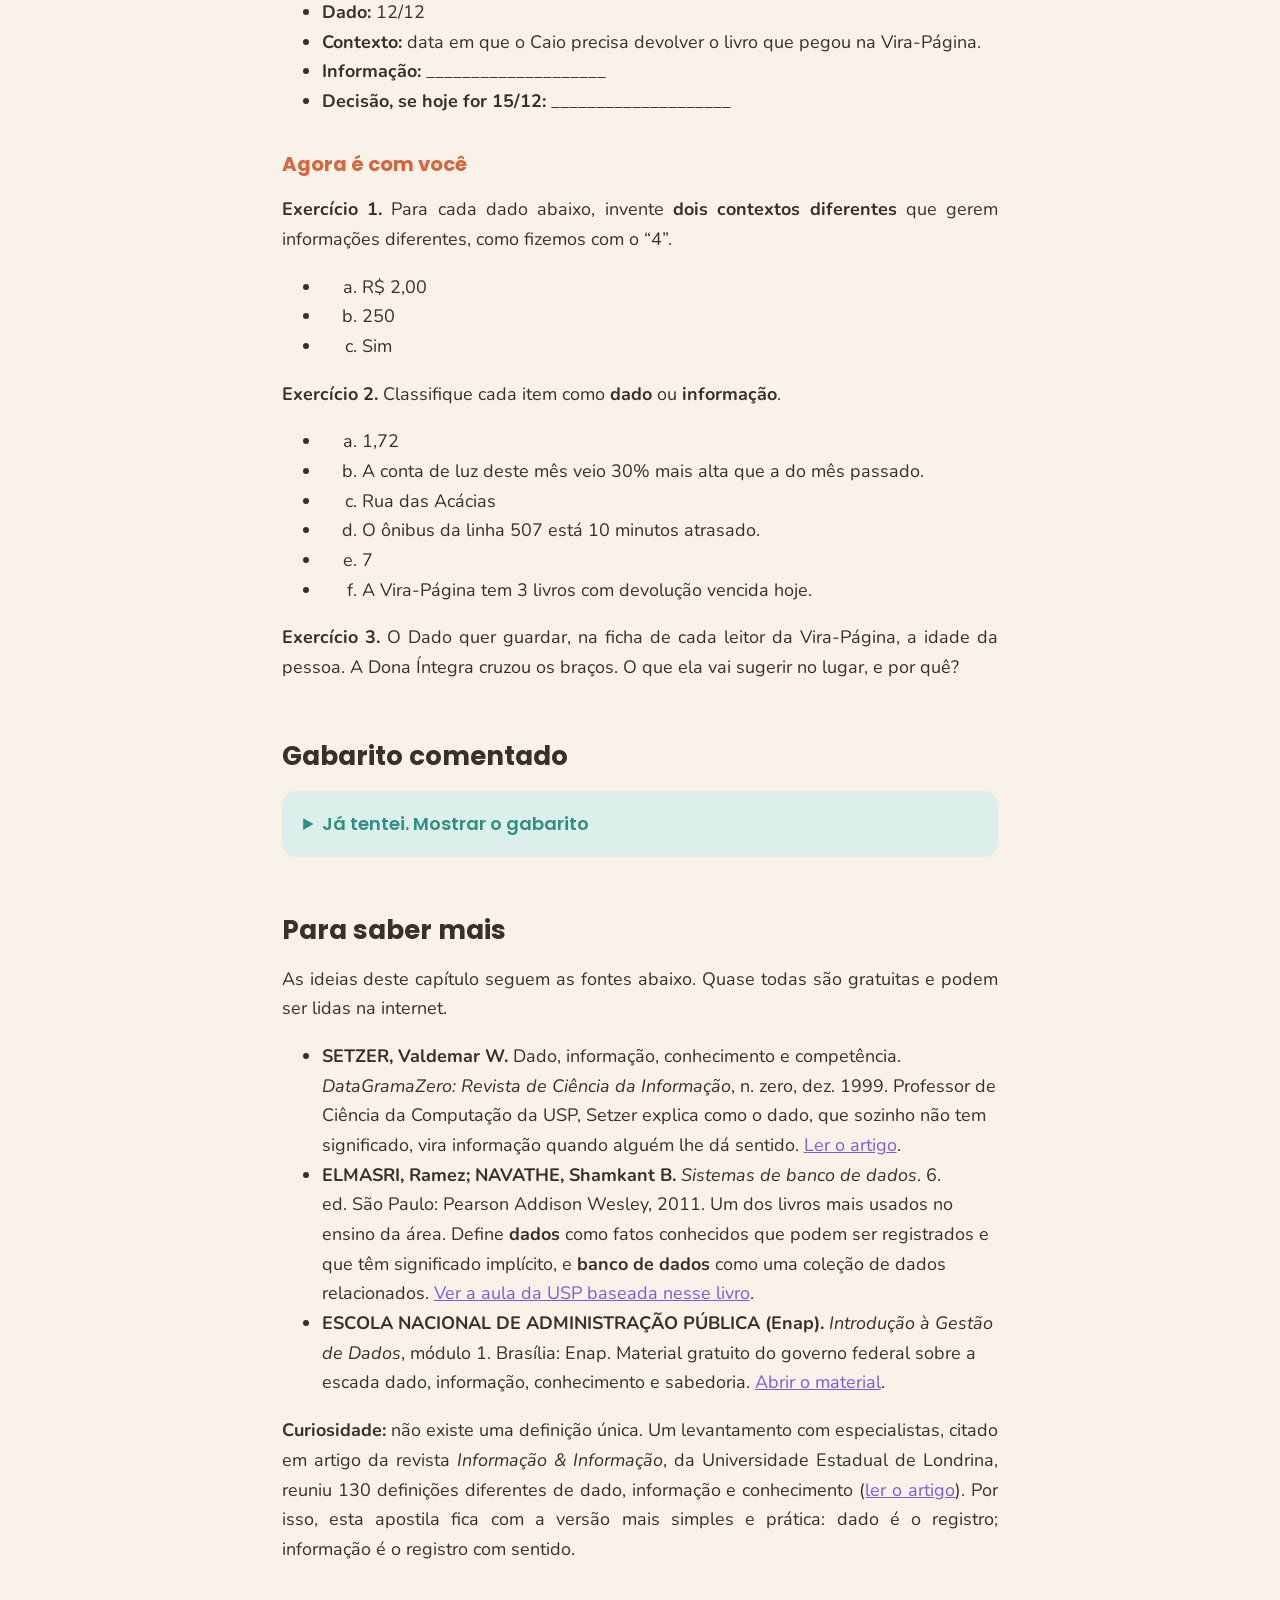
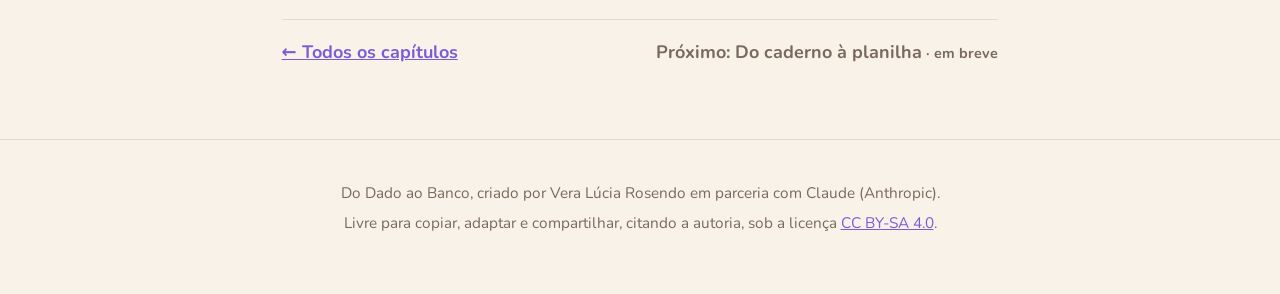
==== commit d52f5cf8: "Capítulo 1: seção Para saber mais com as fontes Co-Authored-By: Claude Opus 5.5 <noreply@anthropic.c" ====
--- a/capitulo-1.html
+++ b/capitulo-1.html
@@ -5,6 +5,13 @@
 <meta name="viewport" content="width=device-width, initial-scale=1">
 <title>Conheça o Dado · Do Dado ao Banco</title>
 <meta name="description" content="Parte 1 · Antes das tabelas, Capítulo 1: Conheça o Dado. Banco de dados para quem não sabe absolutamente nada.">
+<meta property="og:type" content="article">
+<meta property="og:site_name" content="Do Dado ao Banco">
+<meta property="og:title" content="Conheça o Dado · Do Dado ao Banco">
+<meta property="og:description" content="Parte 1 · Antes das tabelas, Capítulo 1. Banco de dados para quem não sabe absolutamente nada.">
+<meta property="og:url" content="https://do-dado-ao-banco.vercel.app/capitulo-1.html">
+<meta property="og:image" content="https://do-dado-ao-banco.vercel.app/imagens/compartilhar.jpg">
+<meta name="twitter:card" content="summary_large_image">
 <link rel="icon" href="imagens/favicon.png">
 <link rel="preconnect" href="https://fonts.googleapis.com">
 <link rel="preconnect" href="https://fonts.gstatic.com" crossorigin>
@@ -204,6 +211,14 @@
 </ul>
 <p><strong>Exercício 3.</strong> A Dona Íntegra vai pedir a <strong>data de nascimento</strong>. A idade muda todo ano, e a ficha ficaria errada sem ninguém perceber. A data nunca muda, e dela se calcula a idade sempre que for preciso. É a pegadinha 3 em ação.</p>
 </details>
+<h2 id="para-saber-mais">Para saber mais</h2>
+<p>As ideias deste capítulo seguem as fontes abaixo. Quase todas são gratuitas e podem ser lidas na internet.</p>
+<ul>
+<li><strong>SETZER, Valdemar W.</strong> Dado, informação, conhecimento e competência. <em>DataGramaZero: Revista de Ciência da Informação</em>, n. zero, dez. 1999. Professor de Ciência da Computação da USP, Setzer explica como o dado, que sozinho não tem significado, vira informação quando alguém lhe dá sentido. <a href="https://cip.brapci.inf.br/download/45629">Ler o artigo</a>.</li>
+<li><strong>ELMASRI, Ramez; NAVATHE, Shamkant B.</strong> <em>Sistemas de banco de dados</em>. 6. ed. São Paulo: Pearson Addison Wesley, 2011. Um dos livros mais usados no ensino da área. Define <strong>dados</strong> como fatos conhecidos que podem ser registrados e que têm significado implícito, e <strong>banco de dados</strong> como uma coleção de dados relacionados. <a href="https://edisciplinas.usp.br/pluginfile.php/5635023/mod_resource/content/1/Aula%201%20-%20Introdu%C3%A7%C3%A3o%20aos%20Sistemas%20de%20Bancos%20de%20Dados.pdf">Ver a aula da USP baseada nesse livro</a>.</li>
+<li><strong>ESCOLA NACIONAL DE ADMINISTRAÇÃO PÚBLICA (Enap).</strong> <em>Introdução à Gestão de Dados</em>, módulo 1. Brasília: Enap. Material gratuito do governo federal sobre a escada dado, informação, conhecimento e sabedoria. <a href="https://bibliotecadigital.enap.gov.br/bitstream/1/7686/3/M%c3%b3dulo%201%20-%20Introdu%c3%a7%c3%a3o%20%c3%a0%20Gest%c3%a3o%20de%20Dados.pdf">Abrir o material</a>.</li>
+</ul>
+<p><strong>Curiosidade:</strong> não existe uma definição única. Um levantamento com especialistas, citado em artigo da revista <em>Informação &amp; Informação</em>, da Universidade Estadual de Londrina, reuniu 130 definições diferentes de dado, informação e conhecimento (<a href="https://ojs.uel.br/revistas/uel/index.php/informacao/article/download/35949/pdf_1/201021">ler o artigo</a>). Por isso, esta apostila fica com a versão mais simples e prática: dado é o registro; informação é o registro com sentido.</p>
 
 <nav class="navegacao"><a href="index.html#caminho">← Todos os capítulos</a><span class="embreve">Próximo: Do caderno à planilha</span></nav>
 </main>
